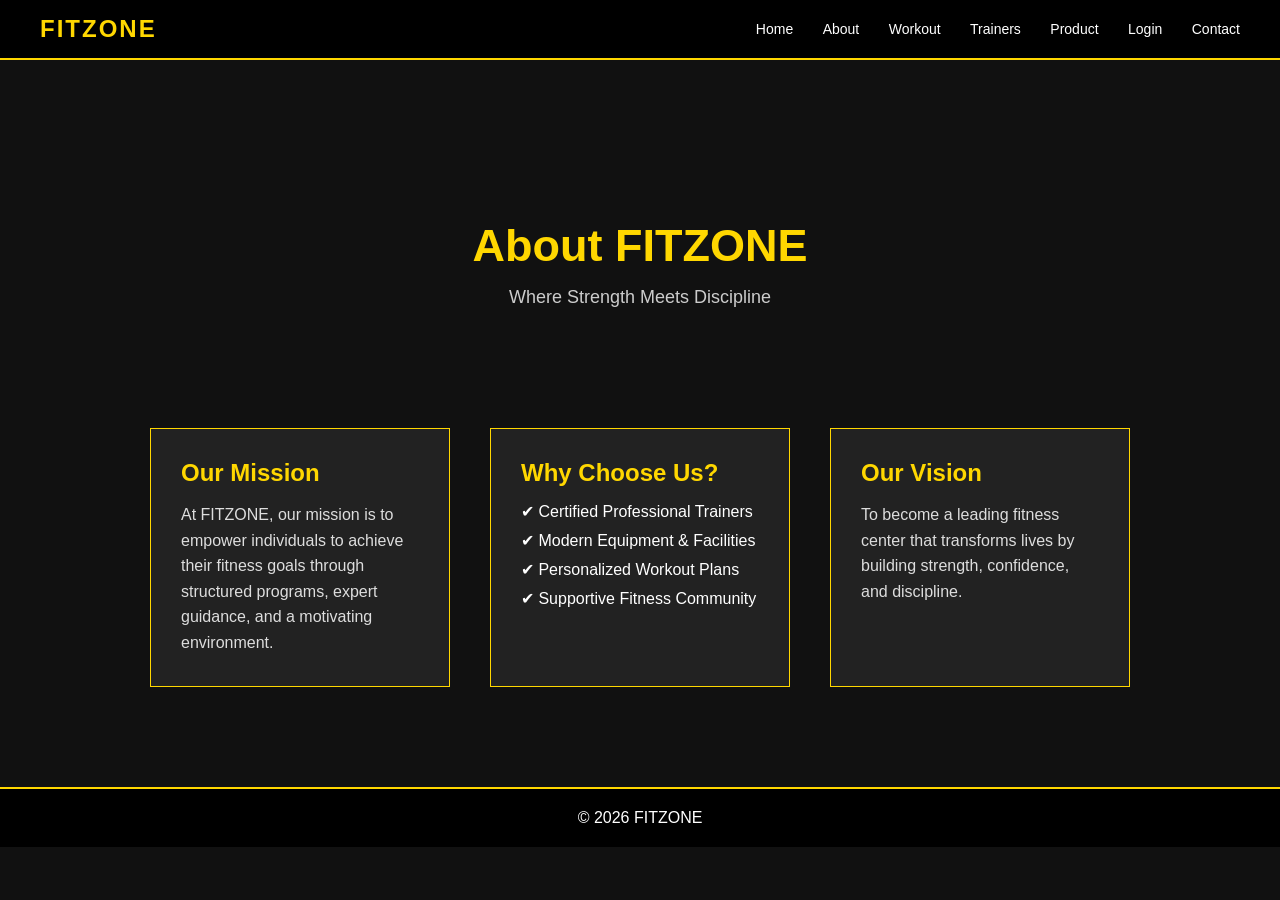
==== pages/about.html @ 8a5ab3e7 "About" ====
<!DOCTYPE html>
<html>
<head>
    <title>About | FITZONE</title>
    <meta name="viewport" content="width=device-width, initial-scale=1.0">
    <link rel="stylesheet" href="../css/style.css">
    <link rel="stylesheet" href="../css/about.css">
</head>

<body>

<header>
    <div class="logo">FITZONE</div>
    <nav>
        <a href="../index.html">Home</a>
        <a href="about.html">About</a>
        <a href="workout.html">Workout</a>
        <a href="trainers.html">Trainers</a>
        <a href="product.html">Product</a>
        <a href="login.html">Login</a>
        <a href="contact.html">Contact</a>
    </nav>
</header>

<section class="about-hero">
    <h1>About FITZONE</h1>
    <p>Where Strength Meets Discipline</p>
</section>

<section class="about-content">
    <div class="about-box">
        <h2>Our Mission</h2>
        <p>
            At FITZONE, our mission is to empower individuals to achieve their
            fitness goals through structured programs, expert guidance,
            and a motivating environment.
        </p>
    </div>

    <div class="about-box">
        <h2>Why Choose Us?</h2>
        <ul>
            <li>✔ Certified Professional Trainers</li>
            <li>✔ Modern Equipment & Facilities</li>
            <li>✔ Personalized Workout Plans</li>
            <li>✔ Supportive Fitness Community</li>
        </ul>
    </div>

    <div class="about-box">
        <h2>Our Vision</h2>
        <p>
            To become a leading fitness center that transforms lives by
            building strength, confidence, and discipline.
        </p>
    </div>
</section>
<footer>© 2026 FITZONE</footer>


</body>
</html>
---- css/style.css ----
*{
    margin:0;
    padding:0;
    box-sizing:border-box;
}

body{
    font-family:'Segoe UI', sans-serif;
    background:#111;
    color:white;
    padding-top:80px;
    overflow-x:hidden;
}

/* ================= HEADER ================= */

header{
    position:fixed;
    top:0;
    width:100%;
    background:black;
    display:flex;
    justify-content:space-between;
    align-items:center;
    padding:15px 40px;
    border-bottom:2px solid gold;
    z-index:1000;
}

.logo{
    font-size:24px;
    font-weight:bold;
    color:gold;
    letter-spacing:2px;
}

nav a{
    color:white;
    text-decoration:none;
    margin-left:25px;
    transition:0.3s;
    position:relative;
    font-size:14px;
}

nav a::after{
    content:"";
    position:absolute;
    width:0;
    height:2px;
    left:0;
    bottom:-5px;
    background:gold;
    transition:0.3s;
}

nav a:hover::after{
    width:100%;
}

nav a:hover{
    color:gold;
}

/* ================= HERO SECTION ================= */

.hero{
    position:relative;
    height:100vh;
    display:flex;
    flex-direction:column;
    justify-content:center;
    align-items:center;
    text-align:center;
    overflow:hidden;
}

/* Background Video */
.bg-video{
    position:absolute;
    top:0;
    left:0;
    width:100%;
    height:100%;
    object-fit:cover;
    z-index:-2;
}

.hero::after{
    content:"";
    position:absolute;
    top:0;
    left:0;
    width:100%;
    height:100%;
    background:rgba(0,0,0,0.7);
    z-index:-1;
}

.hero h1{
    font-size:55px;
    color:gold;
    margin-bottom:20px;
    animation:fadeInUp 1.2s ease-in-out;
    text-shadow:0 0 20px gold;
}

.hero p{
    font-size:20px;
    margin-bottom:30px;
    animation:fadeInUp 1.6s ease-in-out;
}


.btn{
    padding:14px 35px;
    background:gold;
    color:black;
    text-decoration:none;
    font-weight:bold;
    transition:0.3s;
    border-radius:5px;
    animation:fadeInUp 2s ease-in-out;
}

.btn:hover{
    background:white;
    transform:scale(1.08);
    box-shadow:0 0 15px gold;
}


footer{
    text-align:center;
    padding:20px;
    border-top:2px solid gold;
    background:black;
}

@keyframes fadeInUp{
    from{
        opacity:0;
        transform:translateY(40px);
    }
    to{
        opacity:1;
        transform:translateY(0);
    }
}

@media(max-width:768px){

    nav{
        display:none;
    }

    .hero h1{
        font-size:32px;
    }

    .hero p{
        font-size:16px;
    }
}
---- css/about.css ----
/* ABOUT HERO SECTION */
.about-hero{
    padding:140px 20px 80px;
    text-align:center;
    animation:fadeSlide 1.2s ease-in-out;
}

.about-hero h1{
    font-size:45px;
    color:gold;
    margin-bottom:15px;
}

.about-hero p{
    font-size:18px;
    color:#ccc;
}

/* ABOUT CONTENT */
.about-content{
    display:flex;
    justify-content:center;
    flex-wrap:wrap;
    gap:40px;
    padding:40px 20px 100px;
}

.about-box{
    background:#222;
    padding:30px;
    width:300px;
    border:1px solid gold;
    transition:0.4s;
    text-align:left;
}

.about-box h2{
    color:gold;
    margin-bottom:15px;
}

.about-box p{
    line-height:1.6;
    color:#ddd;
}

.about-box ul{
    list-style:none;
    padding-left:0;
}

.about-box ul li{
    margin-bottom:10px;
}

/* HOVER EFFECT */
.about-box:hover{
    transform:translateY(-8px);
    background:gold;
    color:black;
}

.about-box:hover h2{
    color:black;
}

.about-box:hover p,
.about-box:hover li{
    color:black;
}

/* ANIMATION */
@keyframes fadeSlide{
    from{
        opacity:0;
        transform:translateY(40px);
    }
    to{
        opacity:1;
        transform:translateY(0);
    }
}
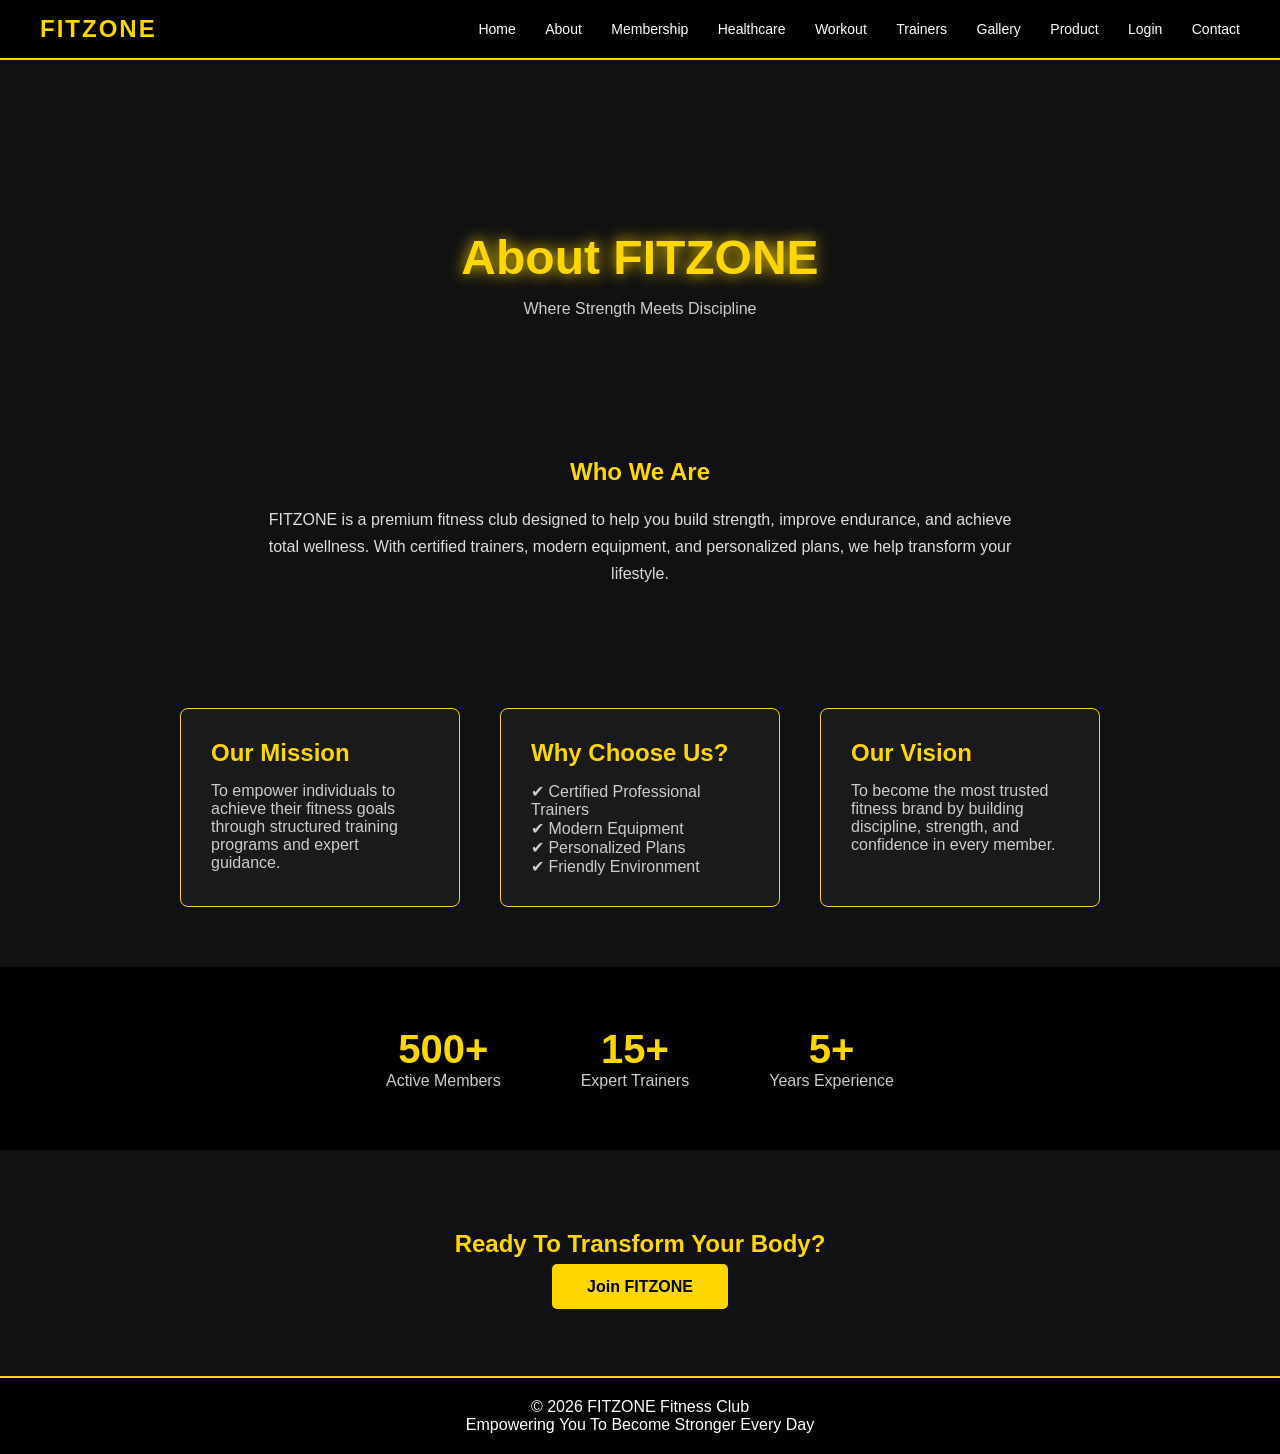
==== commit 6283a44d: "About html and css added" ====
--- a/pages/about.html
+++ b/pages/about.html
@@ -1,5 +1,6 @@
 <!DOCTYPE html>
 <html>
+
 <head>
     <title>About | FITZONE</title>
     <meta name="viewport" content="width=device-width, initial-scale=1.0">
@@ -9,54 +10,98 @@
 
 <body>
 
-<header>
-    <div class="logo">FITZONE</div>
-    <nav>
-        <a href="../index.html">Home</a>
-        <a href="about.html">About</a>
-        <a href="workout.html">Workout</a>
-        <a href="trainers.html">Trainers</a>
-        <a href="product.html">Product</a>
-        <a href="login.html">Login</a>
-        <a href="contact.html">Contact</a>
-    </nav>
-</header>
+    <header>
+        <div class="logo">FITZONE</div>
+        <nav>
+            <a href="../index.html">Home</a>
+            <a href="about.html">About</a>
+            <a href="membership.html">Membership</a>
+            <a href="healthcare.html">Healthcare</a>
+            <a href="workout.html">Workout</a>
+            <a href="trainers.html">Trainers</a>
+            <a href="gallery.html">Gallery</a>
+            <a href="product.html">Product</a>
+            <a href="login.html">Login</a>
+            <a href="contact.html">Contact</a>
+        </nav>
+    </header>
 
-<section class="about-hero">
-    <h1>About FITZONE</h1>
-    <p>Where Strength Meets Discipline</p>
-</section>
+    <!-- HERO -->
+    <section class="about-hero">
+        <h1>About FITZONE</h1>
+        <p>Where Strength Meets Discipline</p>
+    </section>
 
-<section class="about-content">
-    <div class="about-box">
-        <h2>Our Mission</h2>
+    <!-- INTRO -->
+    <section class="about-intro">
+        <h2>Who We Are</h2>
         <p>
-            At FITZONE, our mission is to empower individuals to achieve their
-            fitness goals through structured programs, expert guidance,
-            and a motivating environment.
+            FITZONE is a premium fitness club designed to help you build strength,
+            improve endurance, and achieve total wellness. With certified trainers,
+            modern equipment, and personalized plans, we help transform your lifestyle.
         </p>
-    </div>
+    </section>
 
-    <div class="about-box">
-        <h2>Why Choose Us?</h2>
-        <ul>
-            <li>✔ Certified Professional Trainers</li>
-            <li>✔ Modern Equipment & Facilities</li>
-            <li>✔ Personalized Workout Plans</li>
-            <li>✔ Supportive Fitness Community</li>
-        </ul>
-    </div>
+    <!-- FEATURES -->
+    <section class="about-content">
 
-    <div class="about-box">
-        <h2>Our Vision</h2>
-        <p>
-            To become a leading fitness center that transforms lives by
-            building strength, confidence, and discipline.
-        </p>
-    </div>
-</section>
-<footer>© 2026 FITZONE</footer>
+        <div class="about-box">
+            <h2>Our Mission</h2>
+            <p>
+                To empower individuals to achieve their fitness goals through structured
+                training programs and expert guidance.
+            </p>
+        </div>
 
+        <div class="about-box">
+            <h2>Why Choose Us?</h2>
+            <ul>
+                <li>✔ Certified Professional Trainers</li>
+                <li>✔ Modern Equipment</li>
+                <li>✔ Personalized Plans</li>
+                <li>✔ Friendly Environment</li>
+            </ul>
+        </div>
+
+        <div class="about-box">
+            <h2>Our Vision</h2>
+            <p>
+                To become the most trusted fitness brand by building discipline,
+                strength, and confidence in every member.
+            </p>
+        </div>
+
+    </section>
+
+    <!-- STATS -->
+    <section class="about-stats">
+        <div class="stat">
+            <h3>500+</h3>
+            <p>Active Members</p>
+        </div>
+
+        <div class="stat">
+            <h3>15+</h3>
+            <p>Expert Trainers</p>
+        </div>
+
+        <div class="stat">
+            <h3>5+</h3>
+            <p>Years Experience</p>
+        </div>
+    </section>
+
+    <!-- CTA -->
+    <section class="about-cta">
+        <h2>Ready To Transform Your Body?</h2>
+        <a href="login.html" class="btn">Join FITZONE</a>
+    </section>
+
+    <footer>
+        © 2026 FITZONE Fitness Club <br>
+        Empowering You To Become Stronger Every Day
+    </footer>
 
 </body>
+
 </html>
--- a/css/about.css
+++ b/css/about.css
@@ -1,37 +1,55 @@
-/* ABOUT HERO SECTION */
+/* HERO */
 .about-hero{
-    padding:140px 20px 80px;
+    padding:150px 20px 80px;
     text-align:center;
-    animation:fadeSlide 1.2s ease-in-out;
+    animation:fadeIn 1s ease-in-out;
 }
 
 .about-hero h1{
-    font-size:45px;
+    font-size:48px;
     color:gold;
     margin-bottom:15px;
+    text-shadow:0 0 15px gold;
 }
 
 .about-hero p{
-    font-size:18px;
     color:#ccc;
 }
 
-/* ABOUT CONTENT */
+/* INTRO */
+.about-intro{
+    text-align:center;
+    padding:60px 20px;
+    max-width:800px;
+    margin:auto;
+}
+
+.about-intro h2{
+    color:gold;
+    margin-bottom:20px;
+}
+
+.about-intro p{
+    color:#ddd;
+    line-height:1.7;
+}
+
+/* BOXES */
 .about-content{
     display:flex;
     justify-content:center;
+    gap:40px;
     flex-wrap:wrap;
-    gap:40px;
-    padding:40px 20px 100px;
+    padding:60px 20px;
 }
 
 .about-box{
-    background:#222;
+    background:#1a1a1a;
     padding:30px;
-    width:300px;
+    width:280px;
     border:1px solid gold;
     transition:0.4s;
-    text-align:left;
+    border-radius:8px;
 }
 
 .about-box h2{
@@ -39,9 +57,9 @@
     margin-bottom:15px;
 }
 
-.about-box p{
-    line-height:1.6;
-    color:#ddd;
+.about-box p,
+.about-box li{
+    color:#ccc;
 }
 
 .about-box ul{
@@ -49,28 +67,58 @@
     padding-left:0;
 }
 
-.about-box ul li{
-    margin-bottom:10px;
+.about-box:hover{
+    transform:translateY(-10px);
+    background:gold;
 }
 
-/* HOVER EFFECT */
-.about-box:hover{
-    transform:translateY(-8px);
-    background:gold;
-    color:black;
-}
-
-.about-box:hover h2{
-    color:black;
-}
-
+.about-box:hover h2,
 .about-box:hover p,
 .about-box:hover li{
     color:black;
 }
 
+/* STATS */
+.about-stats{
+    display:flex;
+    justify-content:center;
+    gap:80px;
+    padding:60px 20px;
+    background:#000;
+    flex-wrap:wrap;
+}
+
+.stat{
+    text-align:center;
+    transition:0.3s;
+}
+
+.stat h3{
+    font-size:40px;
+    color:gold;
+}
+
+.stat p{
+    color:#ccc;
+}
+
+.stat:hover{
+    transform:scale(1.1);
+}
+
+/* CTA */
+.about-cta{
+    text-align:center;
+    padding:80px 20px;
+}
+
+.about-cta h2{
+    color:gold;
+    margin-bottom:20px;
+}
+
 /* ANIMATION */
-@keyframes fadeSlide{
+@keyframes fadeIn{
     from{
         opacity:0;
         transform:translateY(40px);
@@ -79,4 +127,16 @@
         opacity:1;
         transform:translateY(0);
     }
+}
+
+/* RESPONSIVE */
+@media(max-width:768px){
+    .about-content{
+        flex-direction:column;
+        align-items:center;
+    }
+
+    .about-stats{
+        gap:40px;
+    }
 }
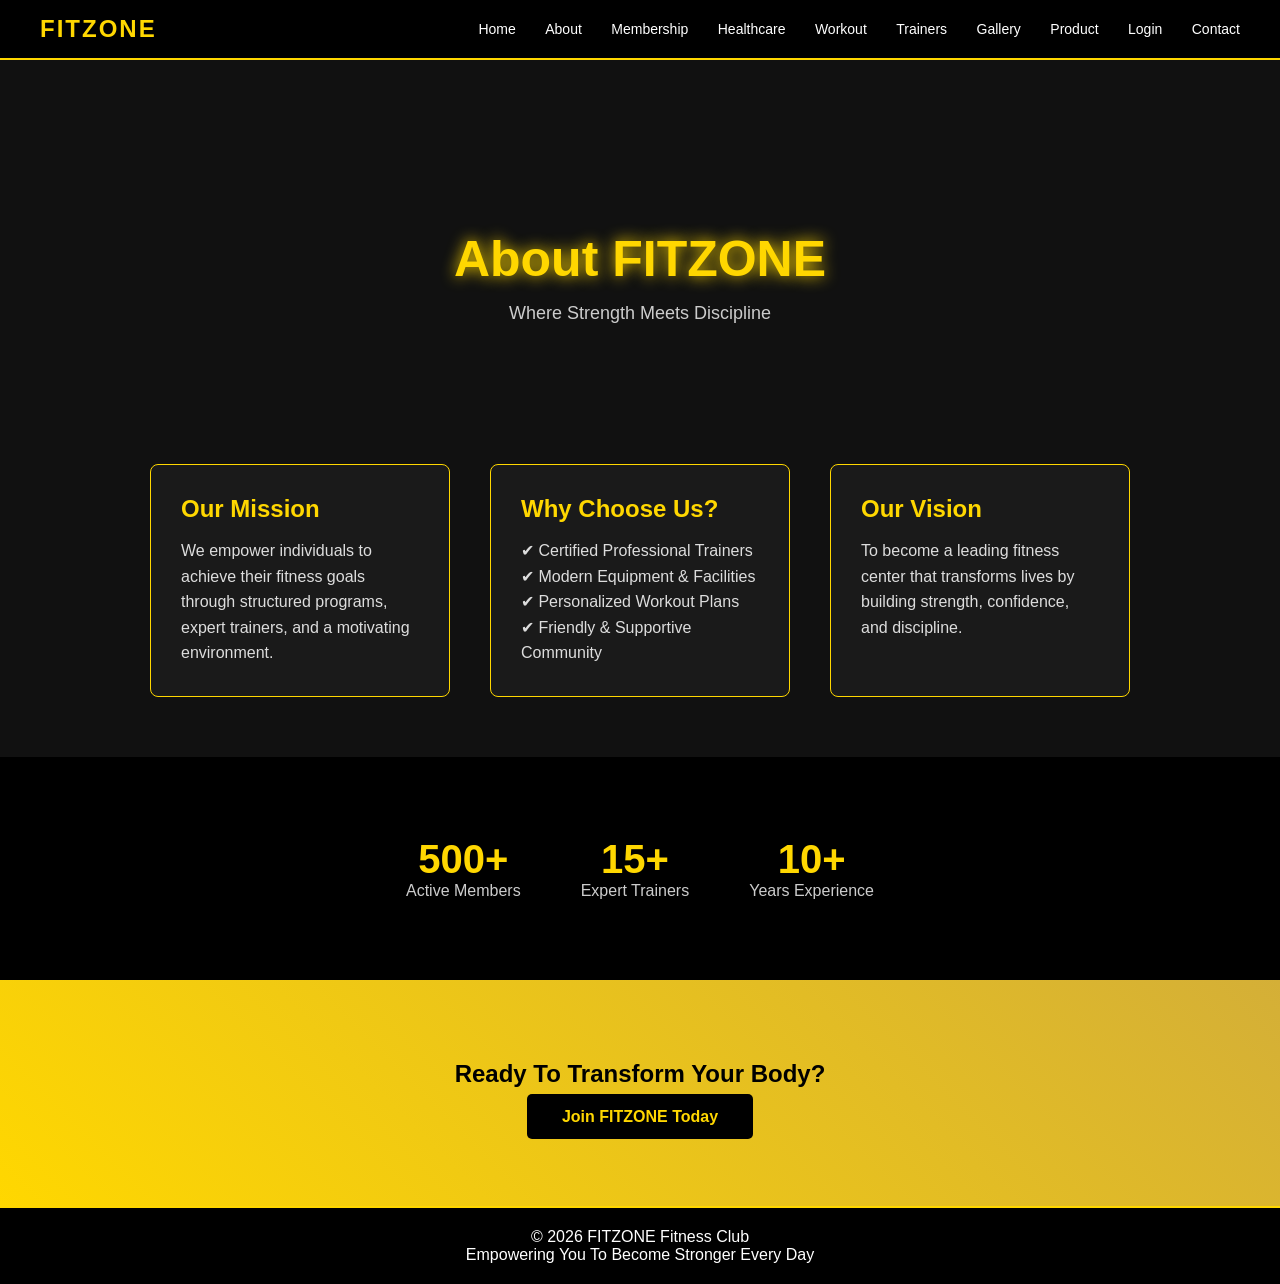
==== commit 1028e514: "Merge branch 'main' of https://github.com/ramtekepallavi/fitzone into feature/workout git" ====
--- a/pages/about.html
+++ b/pages/about.html
@@ -1,6 +1,5 @@
 <!DOCTYPE html>
 <html>
-
 <head>
     <title>About | FITZONE</title>
     <meta name="viewport" content="width=device-width, initial-scale=1.0">
@@ -10,98 +9,83 @@
 
 <body>
 
-    <header>
-        <div class="logo">FITZONE</div>
-        <nav>
-            <a href="../index.html">Home</a>
-            <a href="about.html">About</a>
-            <a href="membership.html">Membership</a>
-            <a href="healthcare.html">Healthcare</a>
-            <a href="workout.html">Workout</a>
-            <a href="trainers.html">Trainers</a>
-            <a href="gallery.html">Gallery</a>
-            <a href="product.html">Product</a>
-            <a href="login.html">Login</a>
-            <a href="contact.html">Contact</a>
-        </nav>
-    </header>
+<header>
+    <div class="logo">FITZONE</div>
+    <nav>
+        <a href="../index.html">Home</a>
+        <a href="about.html">About</a>
+        <a href="membership.html">Membership</a>
+        <a href="healthcare.html">Healthcare</a>
+        <a href="workout.html">Workout</a>
+        <a href="trainers.html">Trainers</a>
+        <a href="gallery.html">Gallery</a>
+        <a href="product.html">Product</a>
+        <a href="login.html">Login</a>
+        <a href="contact.html">Contact</a>
+    </nav>
+</header>
 
-    <!-- HERO -->
-    <section class="about-hero">
-        <h1>About FITZONE</h1>
-        <p>Where Strength Meets Discipline</p>
-    </section>
+<!-- HERO -->
+<section class="about-hero">
+    <h1>About FITZONE</h1>
+    <p>Where Strength Meets Discipline</p>
+</section>
 
-    <!-- INTRO -->
-    <section class="about-intro">
-        <h2>Who We Are</h2>
+<!-- MAIN CONTENT -->
+<section class="about-content">
+    <div class="about-box">
+        <h2>Our Mission</h2>
         <p>
-            FITZONE is a premium fitness club designed to help you build strength,
-            improve endurance, and achieve total wellness. With certified trainers,
-            modern equipment, and personalized plans, we help transform your lifestyle.
+            We empower individuals to achieve their fitness goals through
+            structured programs, expert trainers, and a motivating environment.
         </p>
-    </section>
+    </div>
 
-    <!-- FEATURES -->
-    <section class="about-content">
+    <div class="about-box">
+        <h2>Why Choose Us?</h2>
+        <ul>
+            <li>✔ Certified Professional Trainers</li>
+            <li>✔ Modern Equipment & Facilities</li>
+            <li>✔ Personalized Workout Plans</li>
+            <li>✔ Friendly & Supportive Community</li>
+        </ul>
+    </div>
 
-        <div class="about-box">
-            <h2>Our Mission</h2>
-            <p>
-                To empower individuals to achieve their fitness goals through structured
-                training programs and expert guidance.
-            </p>
-        </div>
+    <div class="about-box">
+        <h2>Our Vision</h2>
+        <p>
+            To become a leading fitness center that transforms lives by
+            building strength, confidence, and discipline.
+        </p>
+    </div>
+</section>
 
-        <div class="about-box">
-            <h2>Why Choose Us?</h2>
-            <ul>
-                <li>✔ Certified Professional Trainers</li>
-                <li>✔ Modern Equipment</li>
-                <li>✔ Personalized Plans</li>
-                <li>✔ Friendly Environment</li>
-            </ul>
-        </div>
+<!-- STATS SECTION -->
+<section class="stats-section">
+    <div class="stat-box">
+        <h2>500+</h2>
+        <p>Active Members</p>
+    </div>
+    <div class="stat-box">
+        <h2>15+</h2>
+        <p>Expert Trainers</p>
+    </div>
+    <div class="stat-box">
+        <h2>10+</h2>
+        <p>Years Experience</p>
+    </div>
+</section>
 
-        <div class="about-box">
-            <h2>Our Vision</h2>
-            <p>
-                To become the most trusted fitness brand by building discipline,
-                strength, and confidence in every member.
-            </p>
-        </div>
+<!-- CALL TO ACTION -->
+<section class="cta-section">
+    <h2>Ready To Transform Your Body?</h2>
+    <a href="membership.html" class="btn">Join FITZONE Today</a>
+</section>
 
-    </section>
-
-    <!-- STATS -->
-    <section class="about-stats">
-        <div class="stat">
-            <h3>500+</h3>
-            <p>Active Members</p>
-        </div>
-
-        <div class="stat">
-            <h3>15+</h3>
-            <p>Expert Trainers</p>
-        </div>
-
-        <div class="stat">
-            <h3>5+</h3>
-            <p>Years Experience</p>
-        </div>
-    </section>
-
-    <!-- CTA -->
-    <section class="about-cta">
-        <h2>Ready To Transform Your Body?</h2>
-        <a href="login.html" class="btn">Join FITZONE</a>
-    </section>
-
-    <footer>
-        © 2026 FITZONE Fitness Club <br>
-        Empowering You To Become Stronger Every Day
-    </footer>
+<footer>
+    © 2026 FITZONE Fitness Club <br>
+    Empowering You To Become Stronger Every Day
+</footer>
 
 </body>
-
 </html>
--- a/css/about.css
+++ b/css/about.css
@@ -1,55 +1,42 @@
-/* HERO */
+/* ================= HERO ================= */
+
 .about-hero{
     padding:150px 20px 80px;
     text-align:center;
-    animation:fadeIn 1s ease-in-out;
+    background:#111;
+    animation:fadeIn 1.2s ease-in-out;
 }
 
 .about-hero h1{
-    font-size:48px;
+    font-size:50px;
     color:gold;
     margin-bottom:15px;
     text-shadow:0 0 15px gold;
 }
 
 .about-hero p{
+    font-size:18px;
     color:#ccc;
 }
 
-/* INTRO */
-.about-intro{
-    text-align:center;
-    padding:60px 20px;
-    max-width:800px;
-    margin:auto;
-}
+/* ================= ABOUT CONTENT ================= */
 
-.about-intro h2{
-    color:gold;
-    margin-bottom:20px;
-}
-
-.about-intro p{
-    color:#ddd;
-    line-height:1.7;
-}
-
-/* BOXES */
 .about-content{
     display:flex;
     justify-content:center;
+    flex-wrap:wrap;
     gap:40px;
-    flex-wrap:wrap;
     padding:60px 20px;
 }
 
 .about-box{
     background:#1a1a1a;
     padding:30px;
-    width:280px;
+    width:300px;
     border:1px solid gold;
+    border-radius:8px;
     transition:0.4s;
-    border-radius:8px;
+    animation:slideUp 1s ease;
 }
 
 .about-box h2{
@@ -59,17 +46,20 @@
 
 .about-box p,
 .about-box li{
-    color:#ccc;
+    color:#ddd;
+    line-height:1.6;
 }
 
 .about-box ul{
     list-style:none;
-    padding-left:0;
+    padding:0;
 }
 
+/* Hover Effect */
 .about-box:hover{
     transform:translateY(-10px);
     background:gold;
+    box-shadow:0 0 20px gold;
 }
 
 .about-box:hover h2,
@@ -78,46 +68,53 @@
     color:black;
 }
 
-/* STATS */
-.about-stats{
+/* ================= STATS ================= */
+
+.stats-section{
     display:flex;
     justify-content:center;
-    gap:80px;
-    padding:60px 20px;
-    background:#000;
+    gap:60px;
+    padding:80px 20px;
+    background:black;
+    text-align:center;
     flex-wrap:wrap;
 }
 
-.stat{
-    text-align:center;
-    transition:0.3s;
+.stat-box h2{
+    font-size:40px;
+    color:gold;
+    animation:pulse 2s infinite;
 }
 
-.stat h3{
-    font-size:40px;
+.stat-box p{
+    color:#ccc;
+}
+
+/* ================= CTA ================= */
+
+.cta-section{
+    padding:80px 20px;
+    text-align:center;
+    background:linear-gradient(45deg, gold, #d4af37);
+    color:black;
+}
+
+.cta-section h2{
+    margin-bottom:20px;
+}
+
+.cta-section .btn{
+    background:black;
     color:gold;
 }
 
-.stat p{
-    color:#ccc;
+.cta-section .btn:hover{
+    background:white;
+    color:black;
 }
 
-.stat:hover{
-    transform:scale(1.1);
-}
+/* ================= ANIMATIONS ================= */
 
-/* CTA */
-.about-cta{
-    text-align:center;
-    padding:80px 20px;
-}
-
-.about-cta h2{
-    color:gold;
-    margin-bottom:20px;
-}
-
-/* ANIMATION */
 @keyframes fadeIn{
     from{
         opacity:0;
@@ -129,14 +126,33 @@
     }
 }
 
-/* RESPONSIVE */
+@keyframes slideUp{
+    from{
+        opacity:0;
+        transform:translateY(50px);
+    }
+    to{
+        opacity:1;
+        transform:translateY(0);
+    }
+}
+
+@keyframes pulse{
+    0%{text-shadow:0 0 5px gold;}
+    50%{text-shadow:0 0 20px gold;}
+    100%{text-shadow:0 0 5px gold;}
+}
+
+/* ================= RESPONSIVE ================= */
+
 @media(max-width:768px){
-    .about-content{
+    .about-content,
+    .stats-section{
         flex-direction:column;
         align-items:center;
     }
 
-    .about-stats{
-        gap:40px;
+    .about-hero h1{
+        font-size:32px;
     }
 }
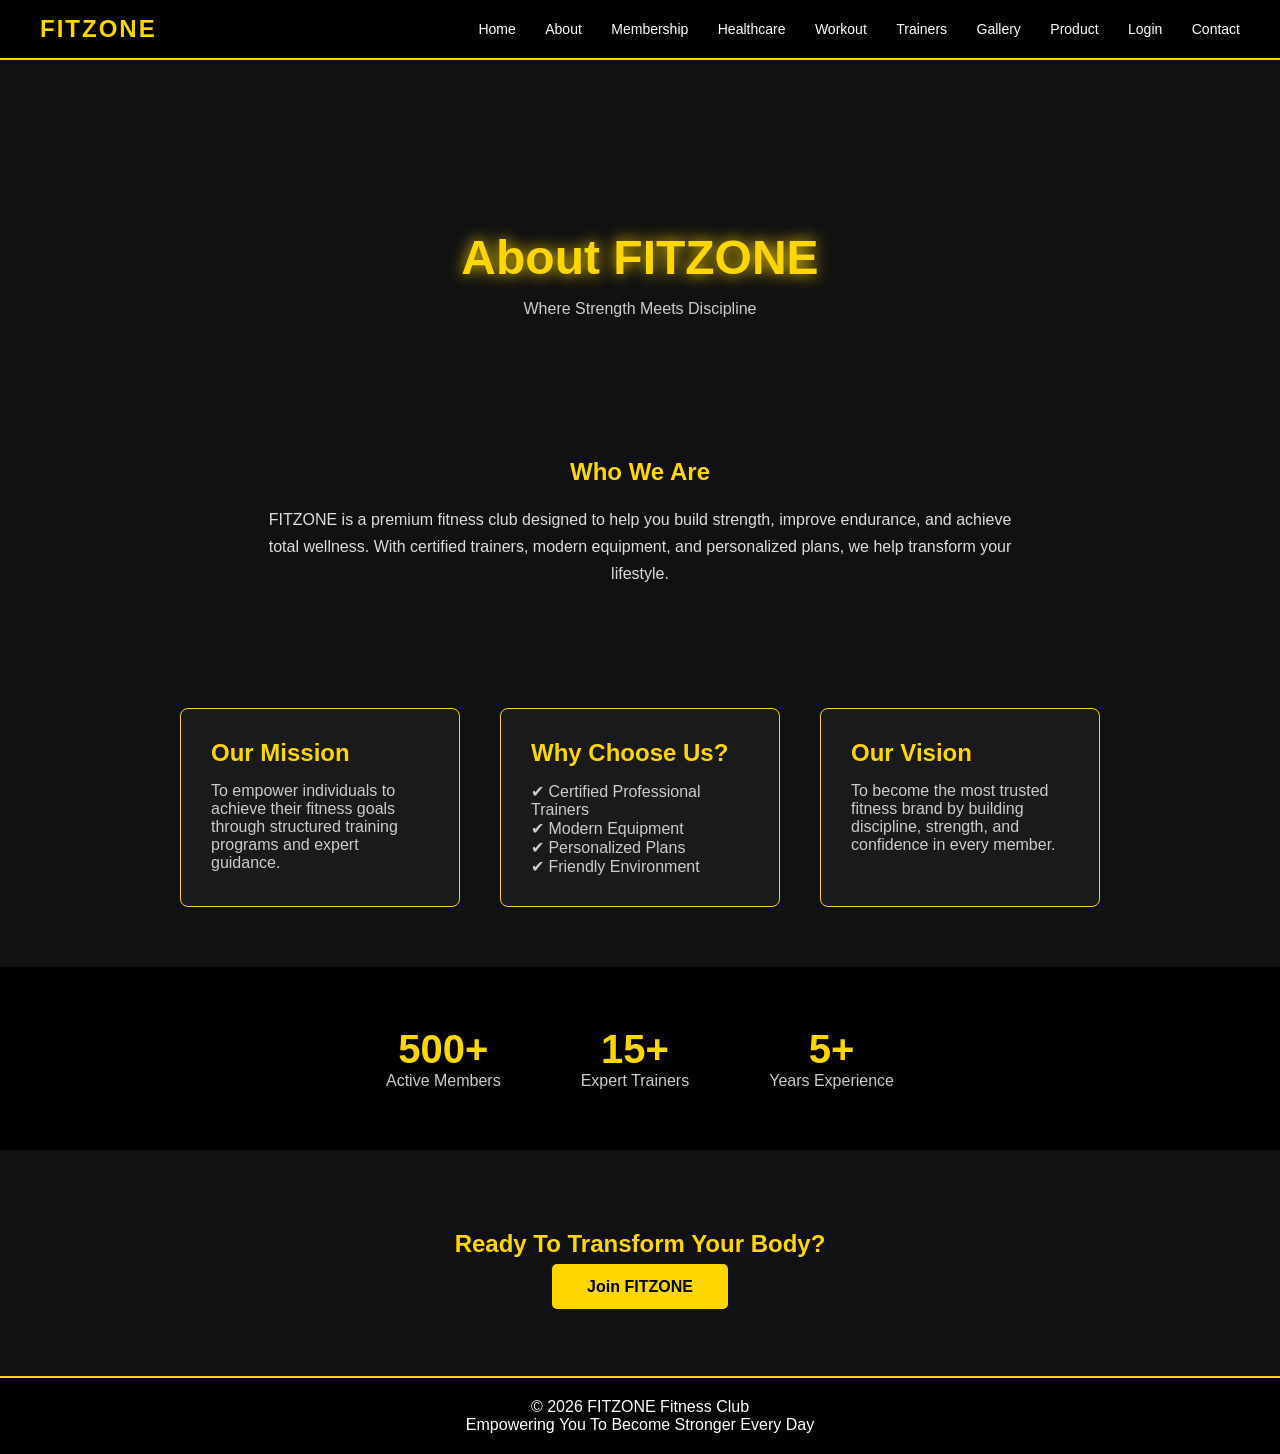
==== commit 56d7e8b1: "Merge branch 'develop' of https://github.com/ramtekepallavi/fitzone into feature/workout" ====
--- a/pages/about.html
+++ b/pages/about.html
@@ -1,5 +1,6 @@
 <!DOCTYPE html>
 <html>
+
 <head>
     <title>About | FITZONE</title>
     <meta name="viewport" content="width=device-width, initial-scale=1.0">
@@ -9,83 +10,98 @@
 
 <body>
 
-<header>
-    <div class="logo">FITZONE</div>
-    <nav>
-        <a href="../index.html">Home</a>
-        <a href="about.html">About</a>
-        <a href="membership.html">Membership</a>
-        <a href="healthcare.html">Healthcare</a>
-        <a href="workout.html">Workout</a>
-        <a href="trainers.html">Trainers</a>
-        <a href="gallery.html">Gallery</a>
-        <a href="product.html">Product</a>
-        <a href="login.html">Login</a>
-        <a href="contact.html">Contact</a>
-    </nav>
-</header>
+    <header>
+        <div class="logo">FITZONE</div>
+        <nav>
+            <a href="../index.html">Home</a>
+            <a href="about.html">About</a>
+            <a href="membership.html">Membership</a>
+            <a href="healthcare.html">Healthcare</a>
+            <a href="workout.html">Workout</a>
+            <a href="trainers.html">Trainers</a>
+            <a href="gallery.html">Gallery</a>
+            <a href="product.html">Product</a>
+            <a href="login.html">Login</a>
+            <a href="contact.html">Contact</a>
+        </nav>
+    </header>
 
-<!-- HERO -->
-<section class="about-hero">
-    <h1>About FITZONE</h1>
-    <p>Where Strength Meets Discipline</p>
-</section>
+    <!-- HERO -->
+    <section class="about-hero">
+        <h1>About FITZONE</h1>
+        <p>Where Strength Meets Discipline</p>
+    </section>
 
-<!-- MAIN CONTENT -->
-<section class="about-content">
-    <div class="about-box">
-        <h2>Our Mission</h2>
+    <!-- INTRO -->
+    <section class="about-intro">
+        <h2>Who We Are</h2>
         <p>
-            We empower individuals to achieve their fitness goals through
-            structured programs, expert trainers, and a motivating environment.
+            FITZONE is a premium fitness club designed to help you build strength,
+            improve endurance, and achieve total wellness. With certified trainers,
+            modern equipment, and personalized plans, we help transform your lifestyle.
         </p>
-    </div>
+    </section>
 
-    <div class="about-box">
-        <h2>Why Choose Us?</h2>
-        <ul>
-            <li>✔ Certified Professional Trainers</li>
-            <li>✔ Modern Equipment & Facilities</li>
-            <li>✔ Personalized Workout Plans</li>
-            <li>✔ Friendly & Supportive Community</li>
-        </ul>
-    </div>
+    <!-- FEATURES -->
+    <section class="about-content">
 
-    <div class="about-box">
-        <h2>Our Vision</h2>
-        <p>
-            To become a leading fitness center that transforms lives by
-            building strength, confidence, and discipline.
-        </p>
-    </div>
-</section>
+        <div class="about-box">
+            <h2>Our Mission</h2>
+            <p>
+                To empower individuals to achieve their fitness goals through structured
+                training programs and expert guidance.
+            </p>
+        </div>
 
-<!-- STATS SECTION -->
-<section class="stats-section">
-    <div class="stat-box">
-        <h2>500+</h2>
-        <p>Active Members</p>
-    </div>
-    <div class="stat-box">
-        <h2>15+</h2>
-        <p>Expert Trainers</p>
-    </div>
-    <div class="stat-box">
-        <h2>10+</h2>
-        <p>Years Experience</p>
-    </div>
-</section>
+        <div class="about-box">
+            <h2>Why Choose Us?</h2>
+            <ul>
+                <li>✔ Certified Professional Trainers</li>
+                <li>✔ Modern Equipment</li>
+                <li>✔ Personalized Plans</li>
+                <li>✔ Friendly Environment</li>
+            </ul>
+        </div>
 
-<!-- CALL TO ACTION -->
-<section class="cta-section">
-    <h2>Ready To Transform Your Body?</h2>
-    <a href="membership.html" class="btn">Join FITZONE Today</a>
-</section>
+        <div class="about-box">
+            <h2>Our Vision</h2>
+            <p>
+                To become the most trusted fitness brand by building discipline,
+                strength, and confidence in every member.
+            </p>
+        </div>
 
-<footer>
-    © 2026 FITZONE Fitness Club <br>
-    Empowering You To Become Stronger Every Day
-</footer>
+    </section>
+
+    <!-- STATS -->
+    <section class="about-stats">
+        <div class="stat">
+            <h3>500+</h3>
+            <p>Active Members</p>
+        </div>
+ 
+        <div class="stat">
+            <h3>15+</h3>
+            <p>Expert Trainers</p>
+        </div>
+
+        <div class="stat">
+            <h3>5+</h3>
+            <p>Years Experience</p>
+        </div>
+    </section>
+
+    <!-- CTA -->
+    <section class="about-cta">
+        <h2>Ready To Transform Your Body?</h2>
+        <a href="login.html" class="btn">Join FITZONE</a>
+    </section>
+
+    <footer>
+        © 2026 FITZONE Fitness Club <br>
+        Empowering You To Become Stronger Every Day
+    </footer>
 
 </body>
+
 </html>
--- a/css/about.css
+++ b/css/about.css
@@ -1,42 +1,55 @@
-/* ================= HERO ================= */
-
+/* HERO */
 .about-hero{
     padding:150px 20px 80px;
     text-align:center;
-    background:#111;
-    animation:fadeIn 1.2s ease-in-out;
+    animation:fadeIn 1s ease-in-out;
 }
 
 .about-hero h1{
-    font-size:50px;
+    font-size:48px;
     color:gold;
     margin-bottom:15px;
     text-shadow:0 0 15px gold;
 }
 
 .about-hero p{
-    font-size:18px;
     color:#ccc;
 }
 
-/* ================= ABOUT CONTENT ================= */
+/* INTRO */
+.about-intro{
+    text-align:center;
+    padding:60px 20px;
+    max-width:800px;
+    margin:auto;
+}
 
+.about-intro h2{
+    color:gold;
+    margin-bottom:20px;
+}
+
+.about-intro p{
+    color:#ddd;
+    line-height:1.7;
+}
+
+/* BOXES */
 .about-content{
     display:flex;
     justify-content:center;
+    gap:40px;
     flex-wrap:wrap;
-    gap:40px;
     padding:60px 20px;
 }
 
 .about-box{
     background:#1a1a1a;
     padding:30px;
-    width:300px;
+    width:280px;
     border:1px solid gold;
+    transition:0.4s;
     border-radius:8px;
-    transition:0.4s;
-    animation:slideUp 1s ease;
 }
 
 .about-box h2{
@@ -46,20 +59,17 @@
 
 .about-box p,
 .about-box li{
-    color:#ddd;
-    line-height:1.6;
+    color:#ccc;
 }
 
 .about-box ul{
     list-style:none;
-    padding:0;
+    padding-left:0;
 }
 
-/* Hover Effect */
 .about-box:hover{
     transform:translateY(-10px);
     background:gold;
-    box-shadow:0 0 20px gold;
 }
 
 .about-box:hover h2,
@@ -68,53 +78,46 @@
     color:black;
 }
 
-/* ================= STATS ================= */
-
-.stats-section{
+/* STATS */
+.about-stats{
     display:flex;
     justify-content:center;
-    gap:60px;
-    padding:80px 20px;
-    background:black;
-    text-align:center;
+    gap:80px;
+    padding:60px 20px;
+    background:#000;
     flex-wrap:wrap;
 }
 
-.stat-box h2{
+.stat{
+    text-align:center;
+    transition:0.3s;
+}
+
+.stat h3{
     font-size:40px;
     color:gold;
-    animation:pulse 2s infinite;
 }
 
-.stat-box p{
+.stat p{
     color:#ccc;
 }
 
-/* ================= CTA ================= */
-
-.cta-section{
-    padding:80px 20px;
-    text-align:center;
-    background:linear-gradient(45deg, gold, #d4af37);
-    color:black;
+.stat:hover{
+    transform:scale(1.1);
 }
 
-.cta-section h2{
+/* CTA */
+.about-cta{
+    text-align:center;
+    padding:80px 20px;
+}
+
+.about-cta h2{
+    color:gold;
     margin-bottom:20px;
 }
 
-.cta-section .btn{
-    background:black;
-    color:gold;
-}
-
-.cta-section .btn:hover{
-    background:white;
-    color:black;
-}
-
-/* ================= ANIMATIONS ================= */
-
+/* ANIMATION */
 @keyframes fadeIn{
     from{
         opacity:0;
@@ -126,33 +129,14 @@
     }
 }
 
-@keyframes slideUp{
-    from{
-        opacity:0;
-        transform:translateY(50px);
-    }
-    to{
-        opacity:1;
-        transform:translateY(0);
-    }
-}
-
-@keyframes pulse{
-    0%{text-shadow:0 0 5px gold;}
-    50%{text-shadow:0 0 20px gold;}
-    100%{text-shadow:0 0 5px gold;}
-}
-
-/* ================= RESPONSIVE ================= */
-
+/* RESPONSIVE */
 @media(max-width:768px){
-    .about-content,
-    .stats-section{
+    .about-content{
         flex-direction:column;
         align-items:center;
     }
 
-    .about-hero h1{
-        font-size:32px;
+    .about-stats{
+        gap:40px;
     }
 }
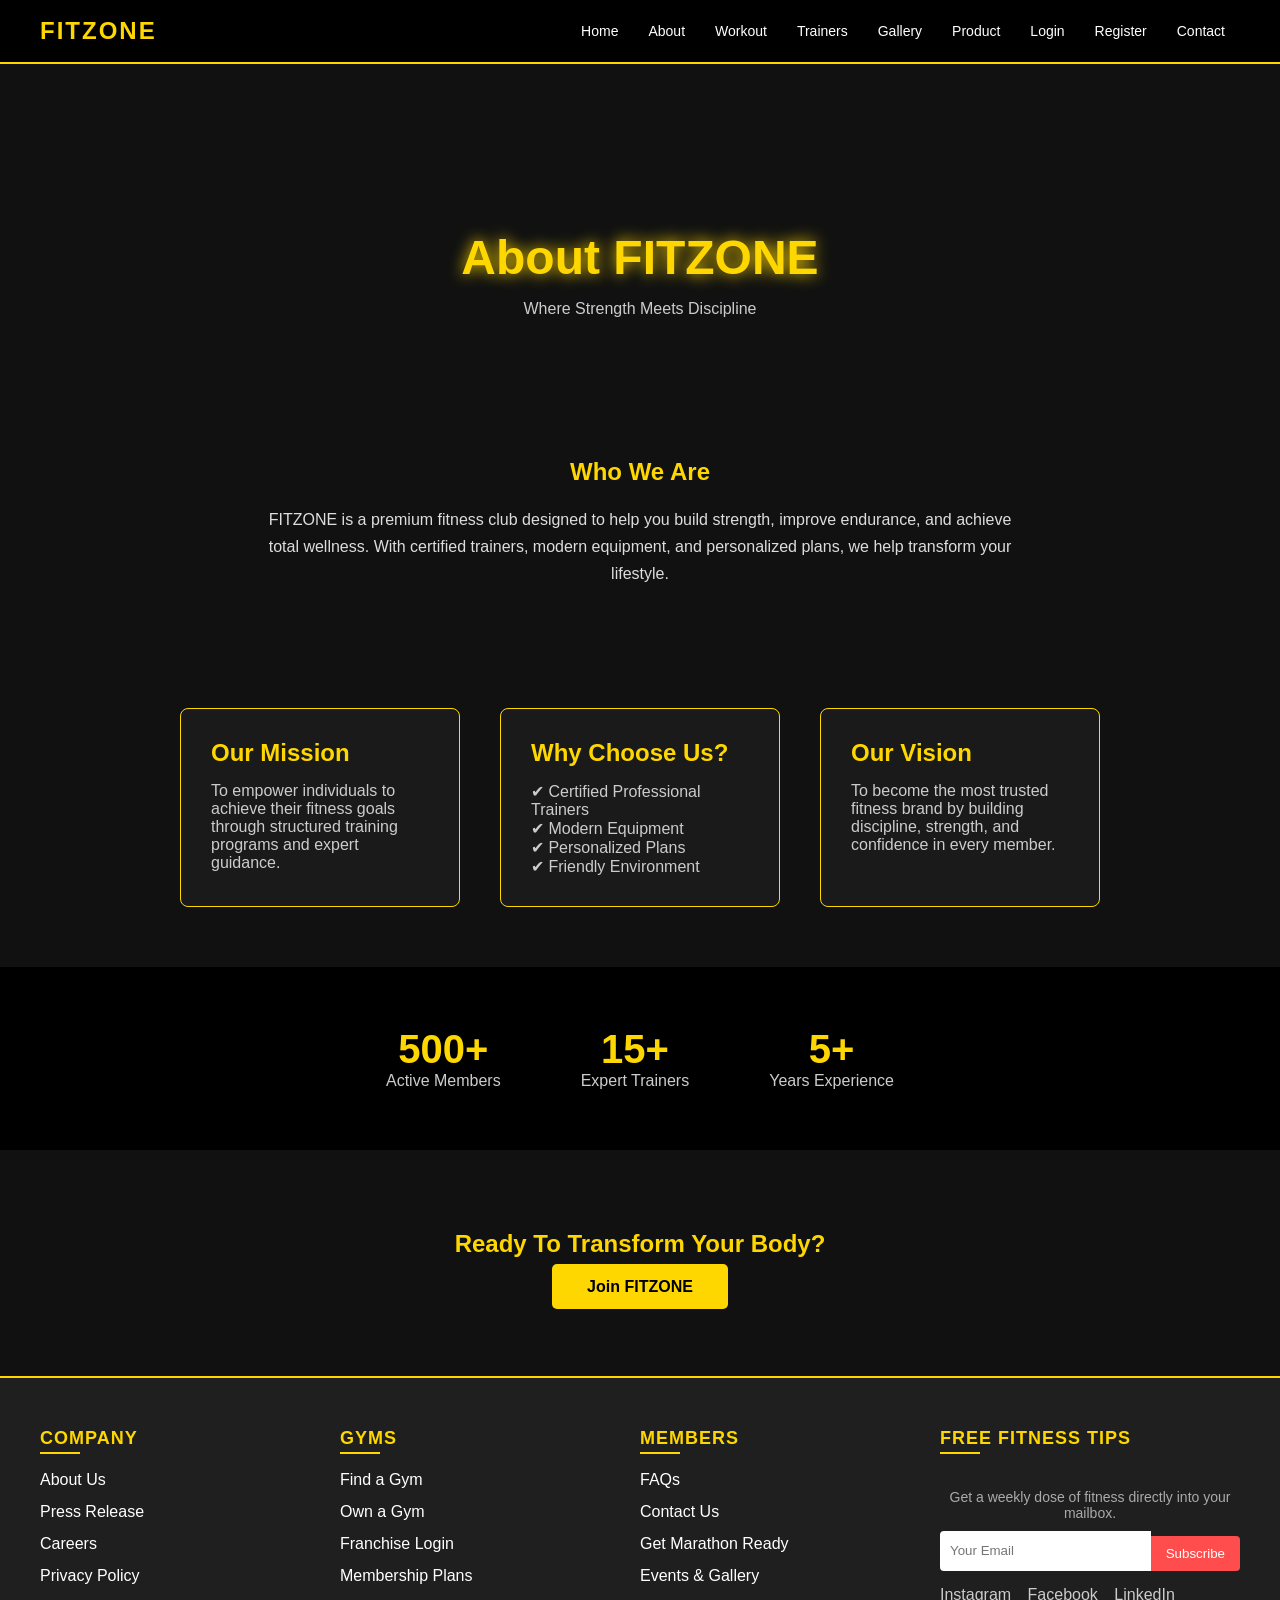
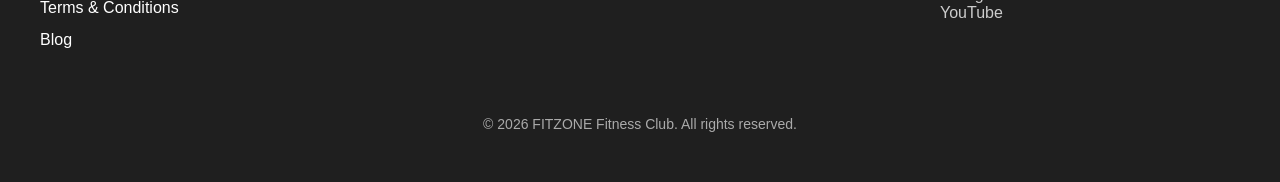
==== commit e6d7b22d: "Added all pages" ====
--- a/pages/about.html
+++ b/pages/about.html
@@ -15,24 +15,21 @@
         <nav>
             <a href="../index.html">Home</a>
             <a href="about.html">About</a>
-            <a href="membership.html">Membership</a>
-            <a href="healthcare.html">Healthcare</a>
             <a href="workout.html">Workout</a>
             <a href="trainers.html">Trainers</a>
             <a href="gallery.html">Gallery</a>
             <a href="product.html">Product</a>
             <a href="login.html">Login</a>
+            <a href="register.html">Register</a>
             <a href="contact.html">Contact</a>
         </nav>
     </header>
 
-    <!-- HERO -->
     <section class="about-hero">
         <h1>About FITZONE</h1>
         <p>Where Strength Meets Discipline</p>
     </section>
 
-    <!-- INTRO -->
     <section class="about-intro">
         <h2>Who We Are</h2>
         <p>
@@ -42,7 +39,6 @@
         </p>
     </section>
 
-    <!-- FEATURES -->
     <section class="about-content">
 
         <div class="about-box">
@@ -73,7 +69,7 @@
 
     </section>
 
-    <!-- STATS -->
+    
     <section class="about-stats">
         <div class="stat">
             <h3>500+</h3>
@@ -91,17 +87,65 @@
         </div>
     </section>
 
-    <!-- CTA -->
+    
     <section class="about-cta">
         <h2>Ready To Transform Your Body?</h2>
         <a href="login.html" class="btn">Join FITZONE</a>
     </section>
 
-    <footer>
-        © 2026 FITZONE Fitness Club <br>
-        Empowering You To Become Stronger Every Day
-    </footer>
+     <footer>
+  <div class="footer-container">
 
+    <div class="footer-column">
+      <h3>Company</h3>
+      <ul>
+        <li>About Us</li>
+        <li>Press Release</li>
+        <li>Careers</li>
+        <li>Privacy Policy</li>
+        <li>Terms & Conditions</li>
+        <li>Blog</li>
+      </ul>
+    </div>
+
+    <div class="footer-column">
+      <h3>Gyms</h3>
+      <ul>
+        <li>Find a Gym</li>
+        <li>Own a Gym</li>
+        <li>Franchise Login</li>
+        <li>Membership Plans</li>
+      </ul>
+    </div>
+
+    <div class="footer-column">
+      <h3>Members</h3>
+      <ul>
+        <li>FAQs</li>
+        <li>Contact Us</li>
+        <li>Get Marathon Ready</li>
+        <li>Events & Gallery</li>
+      </ul>
+    </div>
+
+    <div class="footer-column">
+      <h3>Free Fitness Tips</h3>
+      <p>Get a weekly dose of fitness directly into your mailbox.</p>
+      <form class="subscribe-form">
+        <input type="email" placeholder="Your Email">
+        <button type="submit">Subscribe</button>
+      </form>
+      <div class="social-icons">
+        <span>Instagram</span>
+        <span>Facebook</span>
+        <span>LinkedIn</span>
+        <span>YouTube</span>
+      </div>
+    </div>
+
+  </div>
+  <p>&copy; 2026 FITZONE Fitness Club. All rights reserved.</p>
+</footer>
 </body>
 
 </html>
--- a/css/style.css
+++ b/css/style.css
@@ -1,164 +1,320 @@
-*{
-    margin:0;
-    padding:0;
-    box-sizing:border-box;
-}
-
-body{
-    font-family:'Segoe UI', sans-serif;
-    background:#111;
-    color:white;
-    padding-top:80px;
-    overflow-x:hidden;
+/* ================= GLOBAL RESET ================= */
+* {
+    margin: 0;
+    padding: 0;
+    box-sizing: border-box;
+}
+
+body {
+    font-family: 'Segoe UI', sans-serif;
+    background: #111;
+    color: white;
+    padding-top: 80px; /* For fixed header */
+    overflow-x: hidden;
 }
 
 /* ================= HEADER ================= */
-
-header{
-    position:fixed;
-    top:0;
-    width:100%;
-    background:black;
-    display:flex;
-    justify-content:space-between;
-    align-items:center;
-    padding:15px 40px;
-    border-bottom:2px solid gold;
-    z-index:1000;
-}
-
-.logo{
-    font-size:24px;
-    font-weight:bold;
-    color:gold;
-    letter-spacing:2px;
-}
-
-nav a{
-    color:white;
-    text-decoration:none;
-    margin-left:25px;
-    transition:0.3s;
-    position:relative;
-    font-size:14px;
-}
-
-nav a::after{
-    content:"";
-    position:absolute;
-    width:0;
-    height:2px;
-    left:0;
-    bottom:-5px;
-    background:gold;
-    transition:0.3s;
-}
-
-nav a:hover::after{
-    width:100%;
-}
-
-nav a:hover{
-    color:gold;
-}
-
-/* ================= HERO SECTION ================= */
-
-.hero{
-    position:relative;
-    height:100vh;
-    display:flex;
-    flex-direction:column;
-    justify-content:center;
-    align-items:center;
-    text-align:center;
-    overflow:hidden;
-}
-
-/* Background Video */
-.bg-video{
-    position:absolute;
-    top:0;
-    left:0;
-    width:100%;
-    height:100%;
-    object-fit:cover;
-    z-index:-2;
-}
-
-.hero::after{
-    content:"";
-    position:absolute;
-    top:0;
-    left:0;
-    width:100%;
-    height:100%;
-    background:rgba(0,0,0,0.7);
-    z-index:-1;
-}
-
-.hero h1{
-    font-size:55px;
-    color:gold;
-    margin-bottom:20px;
-    animation:fadeInUp 1.2s ease-in-out;
-    text-shadow:0 0 20px gold;
-}
-
-.hero p{
-    font-size:20px;
-    margin-bottom:30px;
-    animation:fadeInUp 1.6s ease-in-out;
-}
-
-
-.btn{
-    padding:14px 35px;
-    background:gold;
-    color:black;
-    text-decoration:none;
-    font-weight:bold;
-    transition:0.3s;
-    border-radius:5px;
-    animation:fadeInUp 2s ease-in-out;
-}
-
-.btn:hover{
-    background:white;
-    transform:scale(1.08);
-    box-shadow:0 0 15px gold;
-}
-
-
-footer{
-    text-align:center;
-    padding:20px;
-    border-top:2px solid gold;
-    background:black;
-}
-
-@keyframes fadeInUp{
-    from{
-        opacity:0;
-        transform:translateY(40px);
-    }
-    to{
-        opacity:1;
-        transform:translateY(0);
+header {
+    position: fixed;
+    top: 0;
+    width: 100%;
+    background: black;
+    display: flex;
+    justify-content: space-between;
+    align-items: center;
+    padding: 15px 40px;
+    border-bottom: 2px solid gold;
+    z-index: 1000;
+    flex-wrap: wrap; 
+}
+
+.logo {
+    font-size: 24px;
+    font-weight: bold;
+    color: gold;
+    letter-spacing: 2px;
+}
+
+nav {
+    display: flex;
+    flex-wrap: wrap;
+    justify-content: center;
+}
+
+nav a {
+    color: white;
+    text-decoration: none;
+    margin: 8px 15px; 
+    transition: 0.3s;
+    position: relative;
+    font-size: 14px;
+}
+
+nav a::after {
+    content: "";
+    position: absolute;
+    width: 0;
+    height: 2px;
+    left: 0;
+    bottom: -5px;
+    background: gold;
+    transition: 0.3s;
+}
+
+nav a:hover::after {
+    width: 100%;
+}
+
+nav a:hover {
+    color: gold;
+}
+
+.hero {
+    position: relative;
+    height: 100vh;
+    display: flex;
+    flex-direction: column;
+    justify-content: center;
+    align-items: center;
+    text-align: center;
+    overflow: hidden;
+    padding: 0 20px; 
+}
+
+
+.bg-video {
+    position: absolute;
+    top: 0;
+    left: 0;
+    width: 100%;
+    height: 100%;
+    object-fit: cover;
+    z-index: -2;
+}
+
+.hero::after {
+    content: "";
+    position: absolute;
+    top: 0;
+    left: 0;
+    width: 100%;
+    height: 100%;
+    background: rgba(0, 0, 0, 0.7);
+    z-index: -1;
+}
+
+.hero h1 {
+    font-size: 55px;
+    color: gold;
+    margin-bottom: 20px;
+    animation: fadeInUp 1.2s ease-in-out;
+    text-shadow: 0 0 20px gold;
+}
+
+.hero p {
+    font-size: 20px;
+    margin-bottom: 30px;
+    animation: fadeInUp 1.6s ease-in-out;
+}
+
+.btn {
+    padding: 14px 35px;
+    background: gold;
+    color: black;
+    text-decoration: none;
+    font-weight: bold;
+    transition: 0.3s;
+    border-radius: 5px;
+    animation: fadeInUp 2s ease-in-out;
+}
+
+.btn:hover {
+    background: white;
+    transform: scale(1.08);
+    box-shadow: 0 0 15px gold;
+}
+
+
+footer {
+    background-color: #1f1f1f;
+    color: #fff;
+    padding: 50px 20px;
+    font-family: Arial, sans-serif;
+    border-top: 2px solid gold;
+    animation: fadeUp 1s ease;
+}
+
+footer .footer-container {
+    display: flex;
+    flex-wrap: wrap;
+    justify-content: space-between;
+    max-width: 1200px;
+    margin: auto;
+}
+
+footer .footer-column {
+    flex: 1;
+    min-width: 200px;
+    margin-bottom: 20px;
+}
+
+footer h3 {
+    margin-bottom: 15px;
+    color: gold;
+    font-size: 18px;
+    letter-spacing: 1px;
+    text-transform: uppercase;
+    position: relative;
+}
+
+footer h3::after {
+    content: "";
+    position: absolute;
+    width: 40px;
+    height: 2px;
+    background: gold;
+    left: 0;
+    bottom: -5px;
+    transition: 0.3s;
+}
+
+footer h3:hover::after {
+    width: 100%;
+}
+
+footer ul {
+    list-style: none;
+    padding: 0;
+    line-height: 2;
+}
+
+footer ul li {
+    transition: 0.3s;
+    cursor: pointer;
+}
+
+footer ul li:hover {
+    color: gold;
+    transform: translateX(5px);
+}
+
+
+footer .subscribe-form {
+    display: flex;
+    margin-top: 10px;
+    flex-wrap: wrap;
+}
+
+footer .subscribe-form input[type="email"] {
+    flex: 1 1 auto;
+    padding: 10px;
+    border: none;
+    border-radius: 4px 0 0 4px;
+    outline: none;
+    transition: 0.3s;
+    min-width: 150px;
+}
+
+footer .subscribe-form input[type="email"]:focus {
+    box-shadow: 0 0 10px gold;
+}
+
+footer .subscribe-form button {
+    padding: 10px 15px;
+    background-color: #ff4d4d;
+    color: #fff;
+    border: none;
+    border-radius: 0 4px 4px 0;
+    cursor: pointer;
+    transition: 0.3s;
+    margin-top: 5px;
+}
+
+footer .subscribe-form button:hover {
+    background-color: gold;
+    color: black;
+    transform: scale(1.05);
+}
+
+footer .social-icons {
+    margin-top: 15px;
+}
+
+footer .social-icons span {
+    margin-right: 12px;
+    cursor: pointer;
+    transition: 0.3s;
+    color: #ccc;
+}
+
+footer .social-icons span:hover {
+    color: gold;
+    transform: scale(1.2);
+}
+
+footer p {
+    text-align: center;
+    margin-top: 40px;
+    font-size: 14px;
+    color: #aaa;
+    animation: fadeUp 1.2s ease;
+}
+
+@media(max-width:1024px){
+    .hero h1 {
+        font-size: 45px;
+    }
+    .hero p {
+        font-size: 18px;
     }
 }
 
 @media(max-width:768px){
-
-    nav{
-        display:none;
-    }
-
-    .hero h1{
-        font-size:32px;
-    }
-
-    .hero p{
-        font-size:16px;
+    header {
+        padding: 15px 20px;
+        flex-direction: column;
+        align-items: flex-start;
+    }
+    nav {
+        justify-content: flex-start;
+        margin-top: 10px;
+    }
+    .hero h1 {
+        font-size: 35px;
+    }
+    .hero p {
+        font-size: 16px;
+    }
+    .btn {
+        padding: 12px 25px;
+        font-size: 14px;
+    }
+    footer .footer-container {
+        flex-direction: column;
+        align-items: center;
+    }
+    footer .footer-column {
+        text-align: center;
+    }
+    footer .subscribe-form {
+        flex-direction: column;
+    }
+    footer .subscribe-form input[type="email"],
+    footer .subscribe-form button {
+        width: 100%;
+        border-radius: 4px;
+        margin-top: 5px;
+    }
+}
+
+@media(max-width:480px){
+    .hero h1 {
+        font-size: 28px;
+    }
+    .hero p {
+        font-size: 14px;
+    }
+    .btn {
+        padding: 10px 20px;
     }
 }
--- a/css/about.css
+++ b/css/about.css
@@ -139,4 +139,162 @@
     .about-stats{
         gap:40px;
     }
+}
+/* ================= FOOTER ================= */
+
+footer {
+    background-color: #1f1f1f;
+    color: #fff;
+    padding: 50px 20px;
+    font-family: Arial, sans-serif;
+    border-top: 2px solid gold;
+    animation: fadeUp 1s ease;
+}
+
+footer .footer-container {
+    display: flex;
+    flex-wrap: wrap;
+    justify-content: space-between;
+    max-width: 1200px;
+    margin: auto;
+}
+
+footer h3 {
+    margin-bottom: 15px;
+    color: gold;
+    font-size: 18px;
+    letter-spacing: 1px;
+    text-transform: uppercase;
+    position: relative;
+}
+
+footer h3::after {
+    content: "";
+    position: absolute;
+    width: 40px;
+    height: 2px;
+    background: gold;
+    left: 0;
+    bottom: -5px;
+    transition: 0.3s;
+}
+
+footer h3:hover::after {
+    width: 100%;
+}
+
+footer ul {
+    list-style: none;
+    padding: 0;
+    line-height: 2;
+}
+
+footer ul li {
+    transition: 0.3s;
+    cursor: pointer;
+}
+
+footer ul li:hover {
+    color: gold;
+    transform: translateX(5px);
+}
+
+/* Subscribe form */
+
+footer .subscribe-form {
+    display: flex;
+    margin-top: 10px;
+}
+
+footer .subscribe-form input[type="email"] {
+    flex: 1;
+    padding: 10px;
+    border: none;
+    border-radius: 4px 0 0 4px;
+    outline: none;
+    transition: 0.3s;
+}
+
+footer .subscribe-form input[type="email"]:focus {
+    box-shadow: 0 0 10px gold;
+}
+
+footer .subscribe-form button {
+    padding: 10px 15px;
+    background-color: #ff4d4d;
+    color: #fff;
+    border: none;
+    border-radius: 0 4px 4px 0;
+    cursor: pointer;
+    transition: 0.3s;
+}
+
+footer .subscribe-form button:hover {
+    background-color: gold;
+    color: black;
+    transform: scale(1.05);
+}
+
+/* Social Icons */
+
+footer .social-icons {
+    margin-top: 15px;
+}
+
+footer .social-icons span {
+    margin-right: 12px;
+    cursor: pointer;
+    transition: 0.3s;
+    color: #ccc;
+}
+
+footer .social-icons span:hover {
+    color: gold;
+    transform: scale(1.2);
+}
+
+/* Footer bottom text */
+
+footer p {
+    text-align: center;
+    margin-top: 40px;
+    font-size: 14px;
+    color: #aaa;
+    animation: fadeUp 1.2s ease;
+}
+
+/* Footer columns */
+
+footer .footer-column {
+    flex: 1;
+    min-width: 200px;
+    margin-bottom: 20px;
+}
+
+/* Responsive Footer */
+
+@media(max-width:900px){
+    footer .footer-container{
+        flex-direction: column;
+        align-items: center;
+    }
+    footer .footer-column{
+        text-align: center;
+    }
+    footer .social-icons span{
+        margin-right:8px;
+    }
+}
+
+/* Animation keyframes */
+
+@keyframes fadeUp{
+    from{
+        opacity:0;
+        transform:translateY(30px);
+    }
+    to{
+        opacity:1;
+        transform:translateY(0);
+    }
 }
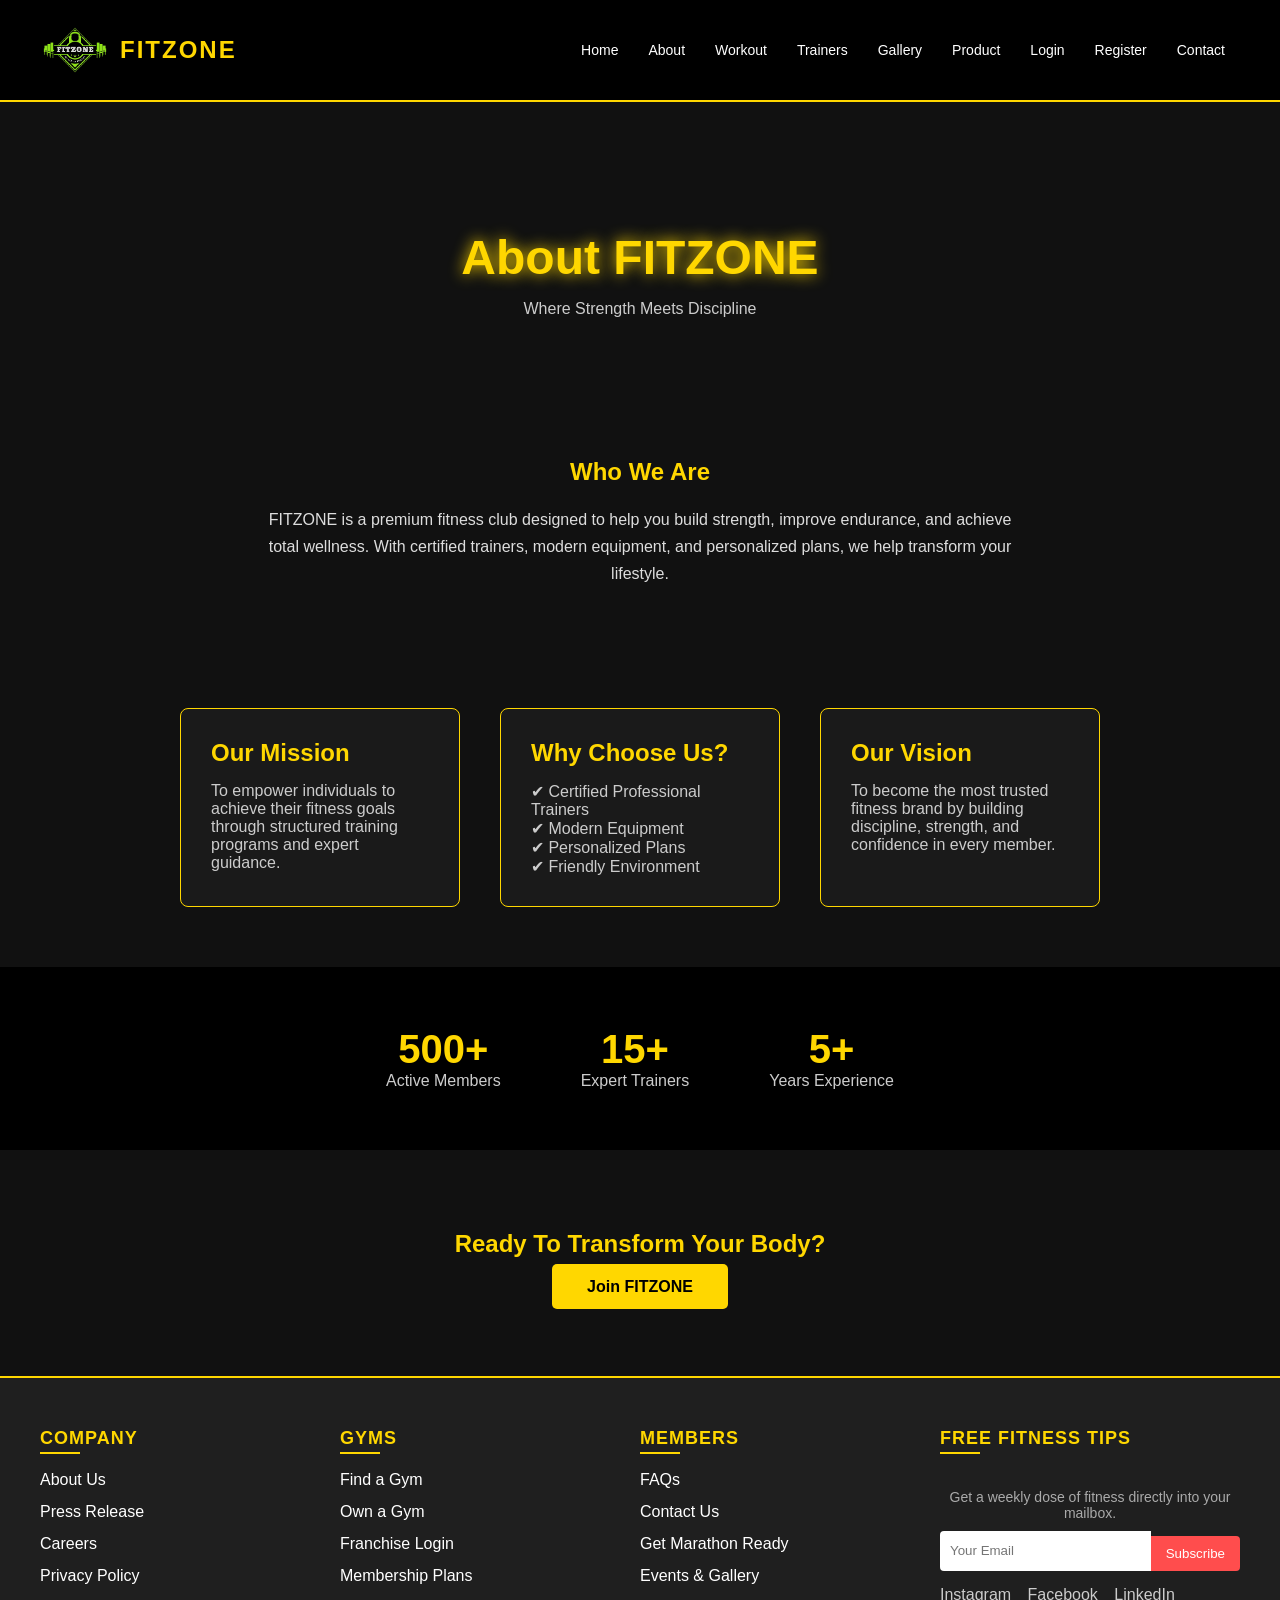
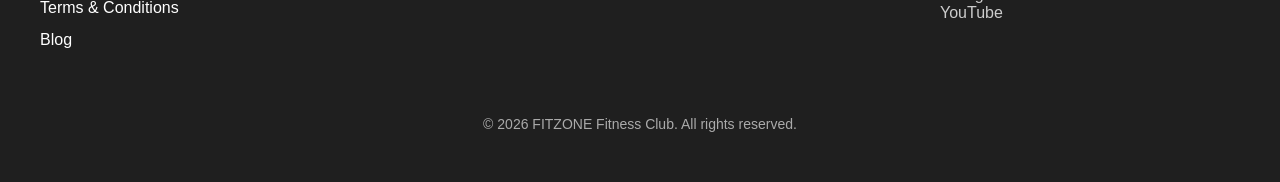
==== commit f2841b3c: "Added favicon" ====
--- a/pages/about.html
+++ b/pages/about.html
@@ -6,12 +6,17 @@
     <meta name="viewport" content="width=device-width, initial-scale=1.0">
     <link rel="stylesheet" href="../css/style.css">
     <link rel="stylesheet" href="../css/about.css">
+    <link rel="icon" href="assets/favicon/favicon-32x32.png">
+
 </head>
 
 <body>
 
     <header>
-        <div class="logo">FITZONE</div>
+        <div class="logo">
+            <img src="../assets/logo.png" alt="FITZONE Logo">
+            <span>FITZONE</span>
+        </div>
         <nav>
             <a href="../index.html">Home</a>
             <a href="about.html">About</a>
@@ -69,13 +74,13 @@
 
     </section>
 
-    
+
     <section class="about-stats">
         <div class="stat">
             <h3>500+</h3>
             <p>Active Members</p>
         </div>
- 
+
         <div class="stat">
             <h3>15+</h3>
             <p>Expert Trainers</p>
@@ -87,65 +92,65 @@
         </div>
     </section>
 
-    
+
     <section class="about-cta">
         <h2>Ready To Transform Your Body?</h2>
         <a href="login.html" class="btn">Join FITZONE</a>
     </section>
 
-     <footer>
-  <div class="footer-container">
+    <footer>
+        <div class="footer-container">
 
-    <div class="footer-column">
-      <h3>Company</h3>
-      <ul>
-        <li>About Us</li>
-        <li>Press Release</li>
-        <li>Careers</li>
-        <li>Privacy Policy</li>
-        <li>Terms & Conditions</li>
-        <li>Blog</li>
-      </ul>
-    </div>
+            <div class="footer-column">
+                <h3>Company</h3>
+                <ul>
+                    <li>About Us</li>
+                    <li>Press Release</li>
+                    <li>Careers</li>
+                    <li>Privacy Policy</li>
+                    <li>Terms & Conditions</li>
+                    <li>Blog</li>
+                </ul>
+            </div>
 
-    <div class="footer-column">
-      <h3>Gyms</h3>
-      <ul>
-        <li>Find a Gym</li>
-        <li>Own a Gym</li>
-        <li>Franchise Login</li>
-        <li>Membership Plans</li>
-      </ul>
-    </div>
+            <div class="footer-column">
+                <h3>Gyms</h3>
+                <ul>
+                    <li>Find a Gym</li>
+                    <li>Own a Gym</li>
+                    <li>Franchise Login</li>
+                    <li>Membership Plans</li>
+                </ul>
+            </div>
 
-    <div class="footer-column">
-      <h3>Members</h3>
-      <ul>
-        <li>FAQs</li>
-        <li>Contact Us</li>
-        <li>Get Marathon Ready</li>
-        <li>Events & Gallery</li>
-      </ul>
-    </div>
+            <div class="footer-column">
+                <h3>Members</h3>
+                <ul>
+                    <li>FAQs</li>
+                    <li>Contact Us</li>
+                    <li>Get Marathon Ready</li>
+                    <li>Events & Gallery</li>
+                </ul>
+            </div>
 
-    <div class="footer-column">
-      <h3>Free Fitness Tips</h3>
-      <p>Get a weekly dose of fitness directly into your mailbox.</p>
-      <form class="subscribe-form">
-        <input type="email" placeholder="Your Email">
-        <button type="submit">Subscribe</button>
-      </form>
-      <div class="social-icons">
-        <span>Instagram</span>
-        <span>Facebook</span>
-        <span>LinkedIn</span>
-        <span>YouTube</span>
-      </div>
-    </div>
+            <div class="footer-column">
+                <h3>Free Fitness Tips</h3>
+                <p>Get a weekly dose of fitness directly into your mailbox.</p>
+                <form class="subscribe-form">
+                    <input type="email" placeholder="Your Email">
+                    <button type="submit">Subscribe</button>
+                </form>
+                <div class="social-icons">
+                    <span>Instagram</span>
+                    <span>Facebook</span>
+                    <span>LinkedIn</span>
+                    <span>YouTube</span>
+                </div>
+            </div>
 
-  </div>
-  <p>&copy; 2026 FITZONE Fitness Club. All rights reserved.</p>
-</footer>
+        </div>
+        <p>&copy; 2026 FITZONE Fitness Club. All rights reserved.</p>
+    </footer>
 </body>
 
 </html>
--- a/css/style.css
+++ b/css/style.css
@@ -27,14 +27,23 @@
     z-index: 1000;
     flex-wrap: wrap; 
 }
-
-.logo {
+.logo{
+    display: flex;
+    align-items: center;   /* vertically align */
     font-size: 24px;
     font-weight: bold;
     color: gold;
     letter-spacing: 2px;
 }
 
+.logo img{
+    height: 70px;
+    margin-right: 10px;  
+}
+
+.logo span{
+    font-family: Arial, sans-serif;
+}
 nav {
     display: flex;
     flex-wrap: wrap;
--- a/css/about.css
+++ b/css/about.css
@@ -4,7 +4,23 @@
     text-align:center;
     animation:fadeIn 1s ease-in-out;
 }
-
+.logo{
+    display: flex;
+    align-items: center;   /* vertically align */
+    font-size: 24px;
+    font-weight: bold;
+    color: gold;
+    letter-spacing: 2px;
+}
+
+.logo img{
+    height: 70px;
+    margin-right: 10px;  
+}
+
+.logo span{
+    font-family: Arial, sans-serif;
+}
 .about-hero h1{
     font-size:48px;
     color:gold;
